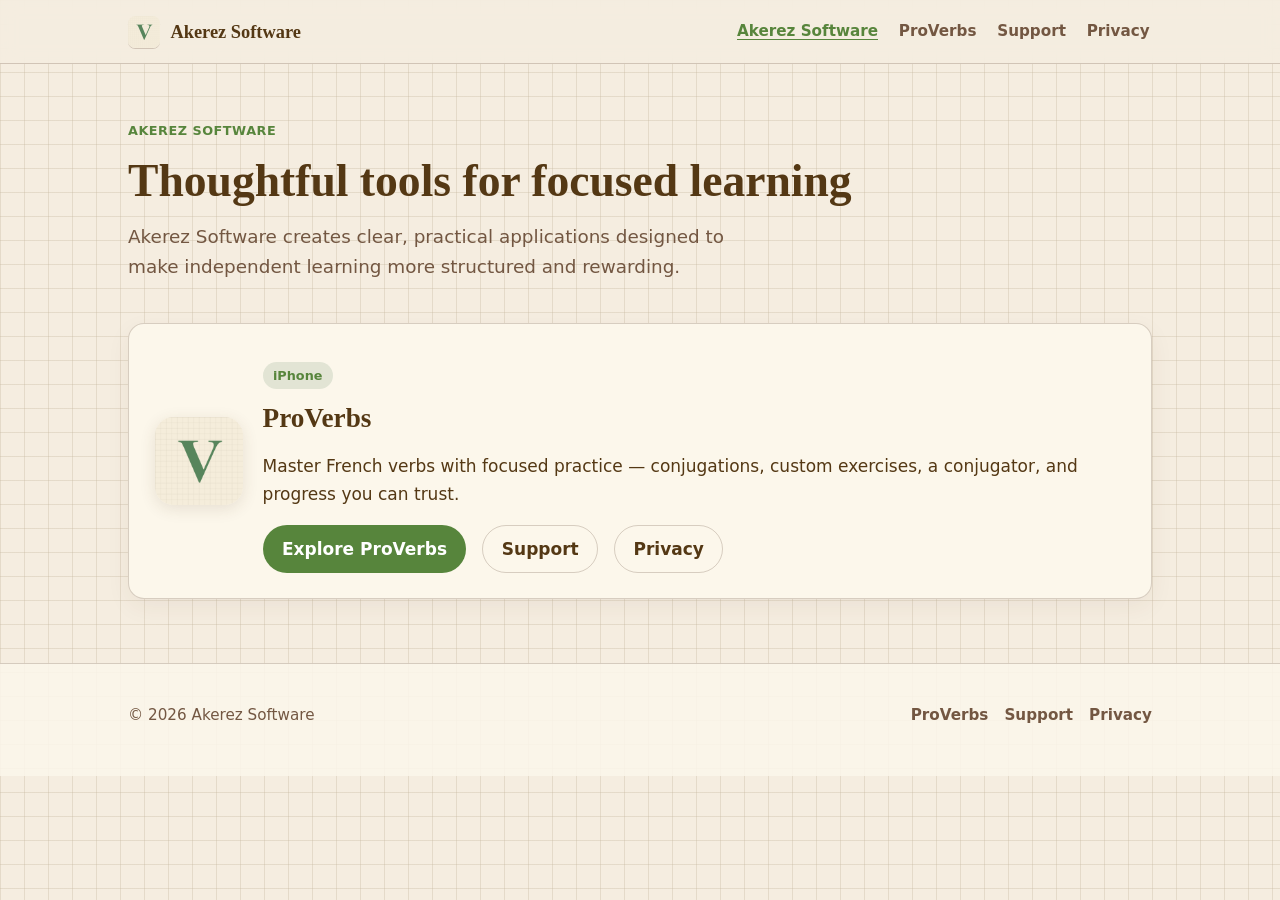
==== index.html @ 6fb81c15 "Initial commit: Akerez Software static site for ProVerbs. Publish marketing, support, and privacy pa" ====
<!DOCTYPE html>
<html lang="en">
<head>
  <meta charset="utf-8">
  <meta name="viewport" content="width=device-width, initial-scale=1">
  <title>Akerez Software — Thoughtful tools for focused learning</title>
  <meta name="description" content="Akerez Software creates clear, practical applications for independent learning. Home of ProVerbs, a French conjugation practice app for iPhone.">
  <link rel="canonical" href="https://akerez.com/">
  <meta property="og:type" content="website">
  <meta property="og:site_name" content="Akerez Software">
  <meta property="og:title" content="Akerez Software">
  <meta property="og:description" content="Thoughtful tools for focused learning. Home of ProVerbs.">
  <meta property="og:url" content="https://akerez.com/">
  <meta property="og:image" content="https://akerez.com/assets/app-icon.png">
  <meta name="twitter:card" content="summary">
  <link rel="icon" href="/assets/favicon.ico" sizes="any">
  <link rel="icon" type="image/png" href="/assets/favicon-32.png" sizes="32x32">
  <link rel="apple-touch-icon" href="/assets/apple-touch-icon.png">
  <link rel="stylesheet" href="/assets/styles.css">
  <script type="application/ld+json">
  {
    "@context": "https://schema.org",
    "@type": "Organization",
    "name": "Akerez Software",
    "url": "https://akerez.com/",
    "email": "support@akerez.com",
    "brand": {
      "@type": "SoftwareApplication",
      "name": "ProVerbs",
      "applicationCategory": "EducationalApplication",
      "operatingSystem": "iOS",
      "url": "https://akerez.com/proverbs"
    }
  }
  </script>
</head>
<body>
  <a class="skip-link" href="#main">Skip to content</a>
  <header class="site-header">
    <div class="site-header__inner">
      <a class="brand" href="/">
        <img class="brand__mark" src="/assets/app-icon.png" width="32" height="32" alt="">
        <span>Akerez Software</span>
      </a>
      <nav class="nav" aria-label="Primary">
        <a href="/" aria-current="page">Akerez Software</a>
        <a href="/proverbs/">ProVerbs</a>
        <a href="/support/">Support</a>
        <a href="/privacy/">Privacy</a>
      </nav>
    </div>
  </header>

  <main id="main" class="shell">
    <section class="hero" aria-labelledby="home-heading">
      <p class="hero__eyebrow">Akerez Software</p>
      <h1 id="home-heading">Thoughtful tools for focused learning</h1>
      <p class="lede">Akerez Software creates clear, practical applications designed to make independent learning more structured and rewarding.</p>
    </section>

    <article class="card product-card" aria-labelledby="proverbs-card-heading">
      <img class="product-card__icon" src="/assets/app-icon.png" width="88" height="88" alt="ProVerbs app icon">
      <div>
        <p class="pill">iPhone</p>
        <h2 id="proverbs-card-heading">ProVerbs</h2>
        <p>Master French verbs with focused practice — conjugations, custom exercises, a conjugator, and progress you can trust.</p>
        <div class="product-card__actions">
          <a class="button button--primary" href="/proverbs/">Explore ProVerbs</a>
          <a class="button button--ghost" href="/support/">Support</a>
          <a class="button button--ghost" href="/privacy/">Privacy</a>
        </div>
      </div>
    </article>
  </main>

  <footer class="site-footer">
    <div class="site-footer__inner">
      <p>© 2026 Akerez Software</p>
      <nav aria-label="Footer">
        <a href="/proverbs/">ProVerbs</a>
        <a href="/support/">Support</a>
        <a href="/privacy/">Privacy</a>
      </nav>
    </div>
  </footer>
</body>
</html>
---- assets/styles.css ----
/* ProVerbs / Akerez Software — static site
   Palette mirrors the iOS AppTheme light appearance. */

:root {
  --bg: #f5ede0;
  --bg-card: #fcf7eb;
  --grid: rgba(199, 184, 158, 0.35);
  --green: #57853c;
  --green-soft: rgba(87, 133, 92, 0.16);
  --brown: #543814;
  --brown-secondary: #735742;
  --burgundy: #8c2e3d;
  --outline: rgba(84, 56, 36, 0.22);
  --focus: #2f5a2f;
  --max: 44rem;
  --wide: 64rem;
  --radius: 1rem;
  --space: clamp(1rem, 2.5vw, 1.75rem);
  --font-body: system-ui, -apple-system, "Segoe UI", Roboto, "Helvetica Neue", Arial, sans-serif;
  --font-display: "Iowan Old Style", "Palatino Linotype", Palatino, Georgia, "Times New Roman", serif;
  color-scheme: light;
}

*,
*::before,
*::after {
  box-sizing: border-box;
}

html {
  scroll-behavior: smooth;
}

@media (prefers-reduced-motion: reduce) {
  html {
    scroll-behavior: auto;
  }

  *,
  *::before,
  *::after {
    animation-duration: 0.01ms !important;
    animation-iteration-count: 1 !important;
    transition-duration: 0.01ms !important;
  }
}

body {
  margin: 0;
  min-height: 100vh;
  font-family: var(--font-body);
  font-size: 1.0625rem;
  line-height: 1.65;
  color: var(--brown);
  background-color: var(--bg);
  background-image:
    linear-gradient(var(--grid) 1px, transparent 1px),
    linear-gradient(90deg, var(--grid) 1px, transparent 1px);
  background-size: 24px 24px;
  background-attachment: fixed;
}

img {
  max-width: 100%;
  height: auto;
  display: block;
}

a {
  color: var(--green);
  text-decoration-thickness: 0.08em;
  text-underline-offset: 0.18em;
}

a:hover {
  color: var(--burgundy);
}

a:focus-visible,
button:focus-visible {
  outline: 3px solid var(--focus);
  outline-offset: 3px;
}

.skip-link {
  position: absolute;
  left: 1rem;
  top: -100px;
  z-index: 100;
  padding: 0.65rem 1rem;
  background: var(--bg-card);
  color: var(--brown);
  border: 1px solid var(--outline);
  border-radius: 0.5rem;
  font-weight: 600;
}

.skip-link:focus {
  top: 1rem;
}

.site-header {
  position: sticky;
  top: 0;
  z-index: 50;
  backdrop-filter: blur(8px);
  background: rgba(245, 237, 224, 0.92);
  border-bottom: 1px solid var(--outline);
}

.site-header__inner,
.site-footer__inner,
.shell {
  width: min(100% - 2rem, var(--wide));
  margin-inline: auto;
}

.site-header__inner {
  display: flex;
  flex-wrap: wrap;
  align-items: center;
  justify-content: space-between;
  gap: 0.75rem 1.25rem;
  padding: 0.85rem 0;
}

.brand {
  display: inline-flex;
  align-items: center;
  gap: 0.65rem;
  color: var(--brown);
  text-decoration: none;
  font-family: var(--font-display);
  font-weight: 700;
  font-size: 1.15rem;
}

.brand:hover {
  color: var(--green);
}

.brand__mark {
  width: 2rem;
  height: 2rem;
  border-radius: 0.45rem;
  box-shadow: 0 1px 0 var(--outline);
}

.nav {
  display: flex;
  flex-wrap: wrap;
  gap: 0.35rem 1rem;
}

.nav a {
  color: var(--brown-secondary);
  text-decoration: none;
  font-weight: 600;
  font-size: 0.95rem;
  padding: 0.35rem 0.15rem;
}

.nav a:hover,
.nav a[aria-current="page"] {
  color: var(--green);
  text-decoration: underline;
}

main {
  padding-block: clamp(2rem, 5vw, 3.5rem) 4rem;
}

.shell--narrow {
  width: min(100% - 2rem, var(--max));
}

.hero {
  margin-bottom: 2.5rem;
}

.hero__eyebrow {
  margin: 0 0 0.75rem;
  color: var(--green);
  font-weight: 700;
  letter-spacing: 0.04em;
  text-transform: uppercase;
  font-size: 0.8rem;
}

h1,
h2,
h3 {
  font-family: var(--font-display);
  line-height: 1.2;
  font-weight: 700;
  color: var(--brown);
}

h1 {
  margin: 0 0 0.85rem;
  font-size: clamp(2rem, 4.5vw, 2.85rem);
}

h2 {
  margin: 0 0 0.75rem;
  font-size: clamp(1.35rem, 3vw, 1.7rem);
}

h3 {
  margin: 0 0 0.5rem;
  font-size: 1.15rem;
}

.lede {
  margin: 0;
  max-width: 38rem;
  font-size: 1.15rem;
  color: var(--brown-secondary);
}

.card {
  background: var(--bg-card);
  border: 1px solid var(--outline);
  border-radius: var(--radius);
  padding: clamp(1.15rem, 2.5vw, 1.6rem);
  box-shadow: 0 8px 24px rgba(84, 56, 36, 0.06);
}

.card + .card {
  margin-top: 1.25rem;
}

.product-card {
  display: grid;
  gap: 1.25rem;
  align-items: center;
}

@media (min-width: 640px) {
  .product-card {
    grid-template-columns: auto 1fr;
  }
}

.product-card__icon {
  width: 5.5rem;
  height: 5.5rem;
  border-radius: 1.15rem;
  box-shadow: 0 4px 16px rgba(84, 56, 36, 0.12);
}

.product-card__actions {
  display: flex;
  flex-wrap: wrap;
  gap: 0.75rem 1rem;
  margin-top: 1rem;
}

.button {
  display: inline-flex;
  align-items: center;
  justify-content: center;
  gap: 0.4rem;
  min-height: 2.75rem;
  padding: 0.55rem 1.15rem;
  border-radius: 999px;
  border: 1px solid transparent;
  font-weight: 700;
  text-decoration: none;
  cursor: pointer;
}

.button--primary {
  background: var(--green);
  color: #fff;
}

.button--primary:hover {
  background: #466d42;
  color: #fff;
}

.button--ghost {
  background: transparent;
  color: var(--brown);
  border-color: var(--outline);
}

.button--ghost:hover {
  border-color: var(--green);
  color: var(--green);
}

.button--muted {
  background: var(--green-soft);
  color: var(--brown);
  border-color: transparent;
  cursor: default;
}

.feature-grid {
  display: grid;
  gap: 1.25rem;
  margin-top: 2rem;
}

@media (min-width: 720px) {
  .feature-grid {
    grid-template-columns: repeat(2, minmax(0, 1fr));
  }
}

.feature-grid h2 {
  margin-top: 0;
}

.feature-list {
  margin: 0.5rem 0 0;
  padding-left: 1.15rem;
  color: var(--brown-secondary);
}

.feature-list li + li {
  margin-top: 0.35rem;
}

.section {
  margin-top: 2.5rem;
}

.pill {
  display: inline-block;
  padding: 0.2rem 0.65rem;
  border-radius: 999px;
  background: var(--green-soft);
  color: var(--green);
  font-size: 0.8rem;
  font-weight: 700;
}

.faq details {
  border-top: 1px solid var(--outline);
  padding: 0.85rem 0;
}

.faq details:last-child {
  border-bottom: 1px solid var(--outline);
}

.faq summary {
  cursor: pointer;
  font-weight: 700;
  color: var(--brown);
  list-style: none;
}

.faq summary::-webkit-details-marker {
  display: none;
}

.faq summary::before {
  content: "+";
  display: inline-block;
  width: 1.25rem;
  color: var(--green);
  font-weight: 700;
}

.faq details[open] summary::before {
  content: "−";
}

.faq details p {
  margin: 0.65rem 0 0.15rem;
  color: var(--brown-secondary);
}

.policy h2 {
  margin-top: 2rem;
}

.policy p,
.policy li {
  color: var(--brown-secondary);
}

.policy ul {
  padding-left: 1.2rem;
}

.note {
  margin: 1.25rem 0 0;
  padding: 0.9rem 1rem;
  border-left: 4px solid var(--green);
  background: var(--green-soft);
  border-radius: 0 0.65rem 0.65rem 0;
  color: var(--brown);
}

.site-footer {
  border-top: 1px solid var(--outline);
  background: rgba(252, 247, 235, 0.85);
  padding: 1.5rem 0 2rem;
  margin-top: auto;
}

.site-footer__inner {
  display: flex;
  flex-wrap: wrap;
  gap: 0.75rem 1.5rem;
  justify-content: space-between;
  align-items: center;
  color: var(--brown-secondary);
  font-size: 0.95rem;
}

.site-footer nav {
  display: flex;
  flex-wrap: wrap;
  gap: 0.75rem 1rem;
}

.site-footer a {
  color: var(--brown-secondary);
  text-decoration: none;
  font-weight: 600;
}

.site-footer a:hover {
  color: var(--green);
  text-decoration: underline;
}

.contact-block {
  margin: 1.25rem 0;
}

.contact-block a {
  font-weight: 700;
  font-size: 1.15rem;
}

@media (max-width: 480px) {
  .nav {
    width: 100%;
  }
}
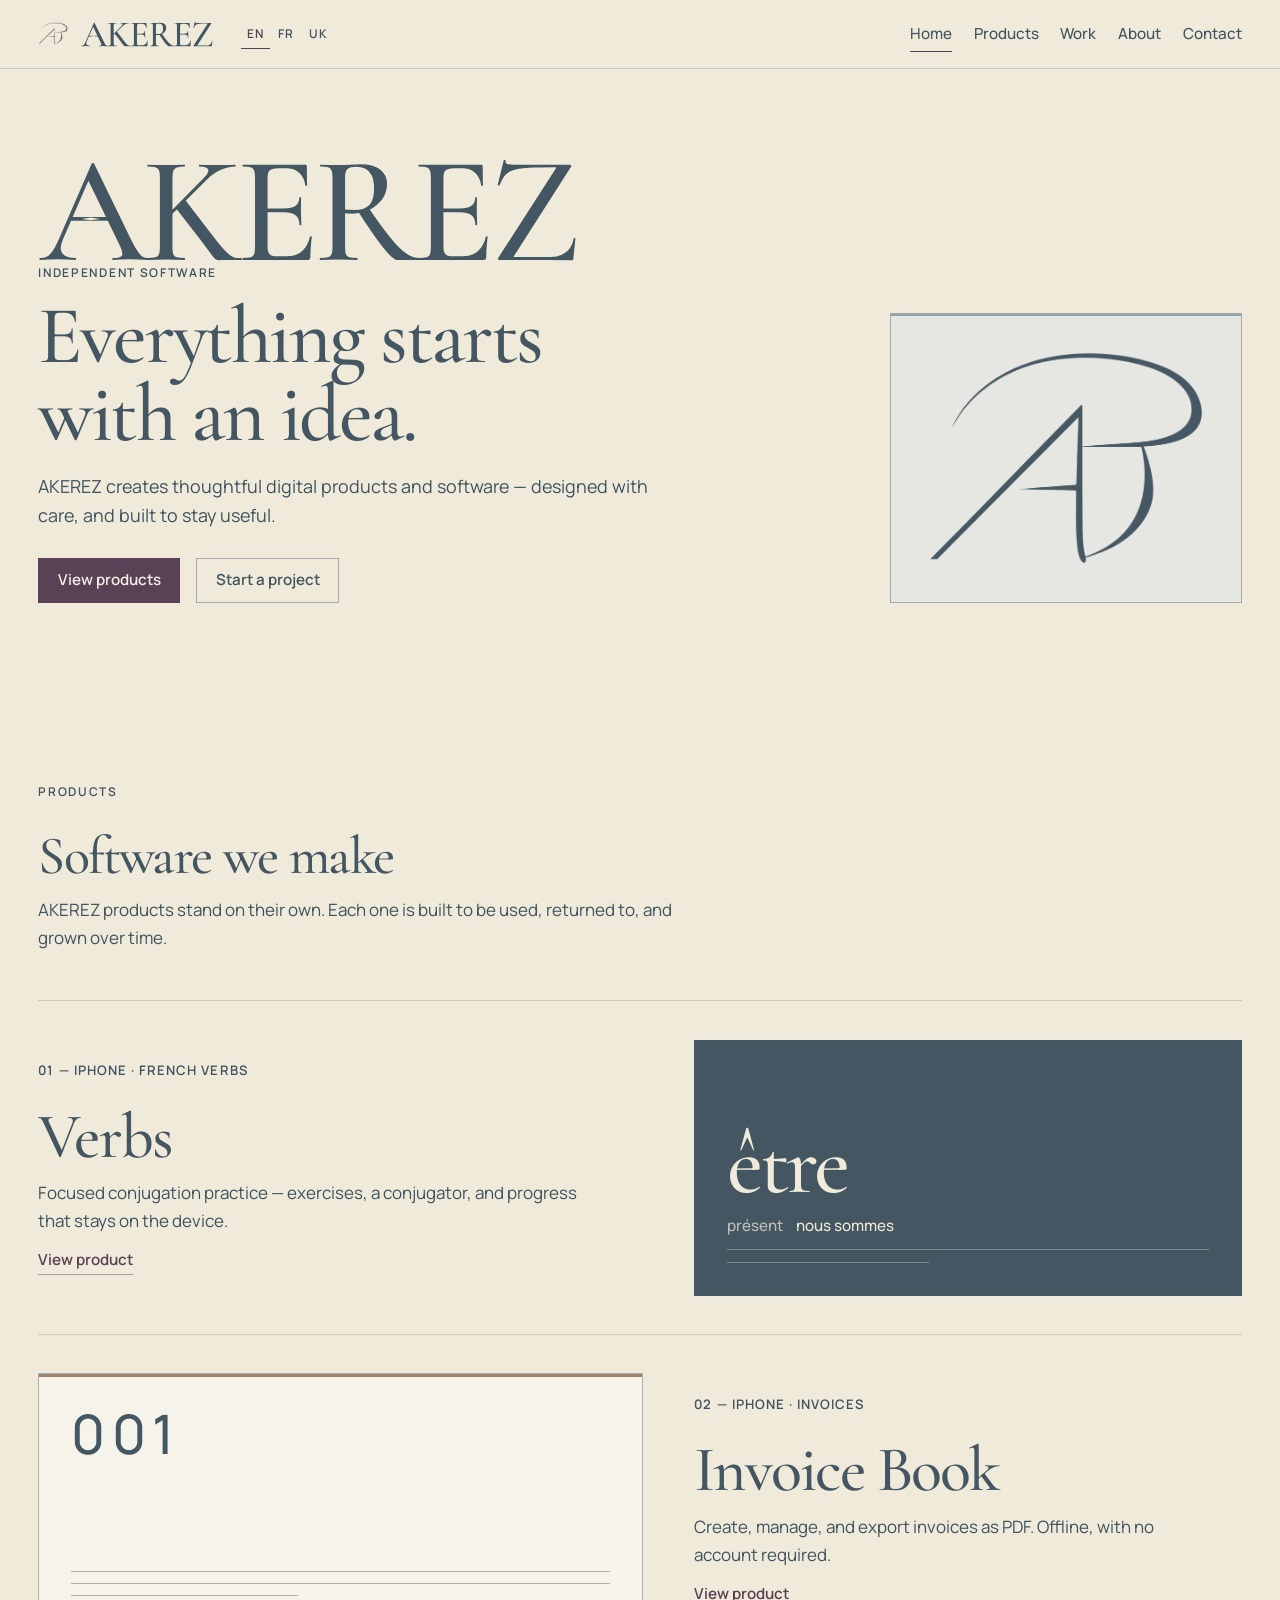
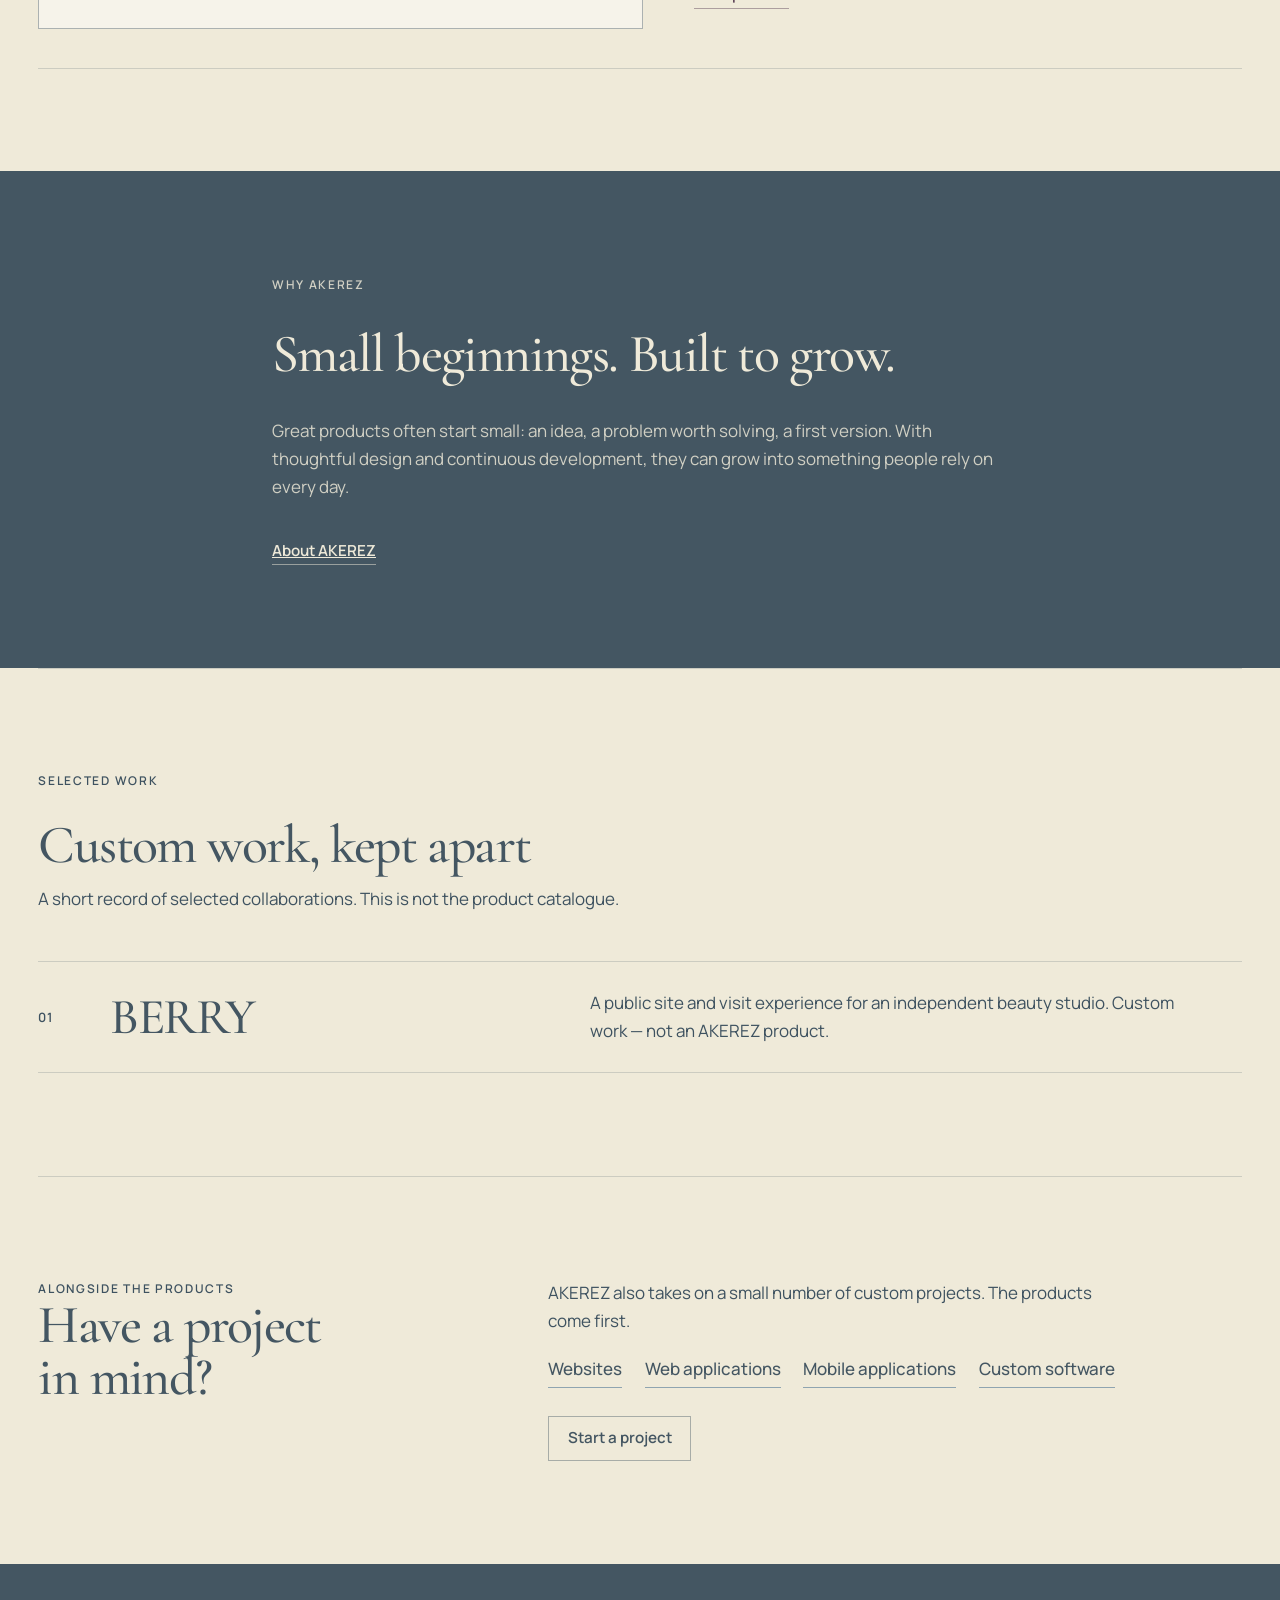
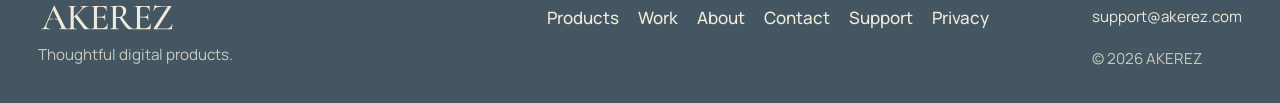
==== commit d1a68dbd: "Redesign AKEREZ around its own products. Shift the site to an editorial software identity, with prod" ====
--- a/index.html
+++ b/index.html
@@ -3,85 +3,191 @@
 <head>
   <meta charset="utf-8">
   <meta name="viewport" content="width=device-width, initial-scale=1">
-  <title>Akerez Software — Thoughtful tools for focused learning</title>
-  <meta name="description" content="Akerez Software creates clear, practical applications for independent learning. Home of ProVerbs, a French conjugation practice app for iPhone.">
+  <title>AKEREZ — Everything starts with an idea</title>
+  <meta name="description" content="AKEREZ creates thoughtful digital products and software. Home of Verbs and Invoice Book.">
+  <meta name="theme-color" content="#EFEAD9">
   <link rel="canonical" href="https://akerez.com/">
   <meta property="og:type" content="website">
-  <meta property="og:site_name" content="Akerez Software">
-  <meta property="og:title" content="Akerez Software">
-  <meta property="og:description" content="Thoughtful tools for focused learning. Home of ProVerbs.">
+  <meta property="og:site_name" content="AKEREZ">
+  <meta property="og:title" content="AKEREZ">
+  <meta property="og:description" content="Everything starts with an idea.">
   <meta property="og:url" content="https://akerez.com/">
-  <meta property="og:image" content="https://akerez.com/assets/app-icon.png">
+  <meta property="og:image" content="https://akerez.com/assets/apple-touch-icon.png">
   <meta name="twitter:card" content="summary">
   <link rel="icon" href="/assets/favicon.ico" sizes="any">
   <link rel="icon" type="image/png" href="/assets/favicon-32.png" sizes="32x32">
   <link rel="apple-touch-icon" href="/assets/apple-touch-icon.png">
   <link rel="stylesheet" href="/assets/styles.css">
+  <script>
+    (function () {
+      try {
+        var stored = localStorage.getItem("akerez-lang");
+        var nav = (navigator.language || "en").toLowerCase();
+        var lang = stored || (nav.indexOf("fr") === 0 ? "fr" : nav.indexOf("uk") === 0 ? "uk" : "en");
+        if (lang !== "en" && lang !== "fr" && lang !== "uk") lang = "en";
+        document.documentElement.lang = lang;
+      } catch (e) {}
+      document.documentElement.classList.add("js");
+    })();
+  </script>
   <script type="application/ld+json">
   {
     "@context": "https://schema.org",
     "@type": "Organization",
-    "name": "Akerez Software",
+    "name": "AKEREZ",
     "url": "https://akerez.com/",
     "email": "support@akerez.com",
-    "brand": {
-      "@type": "SoftwareApplication",
-      "name": "ProVerbs",
-      "applicationCategory": "EducationalApplication",
-      "operatingSystem": "iOS",
-      "url": "https://akerez.com/proverbs"
-    }
+    "brand": [
+      { "@type": "Brand", "name": "Verbs" },
+      { "@type": "Brand", "name": "Invoice Book" }
+    ]
   }
   </script>
 </head>
-<body>
-  <a class="skip-link" href="#main">Skip to content</a>
+<body data-nav="home" data-title="meta.home.title" data-description="meta.home.desc">
+  <a class="skip-link" href="#main" data-i18n="skip">Skip to content</a>
   <header class="site-header">
-    <div class="site-header__inner">
+    <div class="shell site-header__bar">
       <a class="brand" href="/">
-        <img class="brand__mark" src="/assets/app-icon.png" width="32" height="32" alt="">
-        <span>Akerez Software</span>
+        <span class="mark" aria-hidden="true"></span>
+        <span class="wordmark" role="img" aria-label="AKEREZ"></span>
       </a>
-      <nav class="nav" aria-label="Primary">
-        <a href="/" aria-current="page">Akerez Software</a>
-        <a href="/proverbs/">ProVerbs</a>
-        <a href="/support/">Support</a>
-        <a href="/privacy/">Privacy</a>
+      <div class="site-header__tools">
+        <div class="lang" role="group" data-i18n-aria="lang.label" aria-label="Language">
+          <button type="button" data-set-lang="en" lang="en">EN</button>
+          <button type="button" data-set-lang="fr" lang="fr">FR</button>
+          <button type="button" data-set-lang="uk" lang="uk">UK</button>
+        </div>
+        <button class="nav-toggle" type="button" aria-expanded="false" aria-controls="site-nav" data-i18n-aria="nav.open" aria-label="Menu">
+          <span class="nav-toggle__icon" aria-hidden="true"></span>
+        </button>
+      </div>
+      <nav class="nav" id="site-nav" data-i18n-aria="nav.label" aria-label="Primary">
+        <a href="/" data-nav-link="home" data-i18n="nav.home">Home</a>
+        <a href="/products/" data-nav-link="products" data-i18n="nav.products">Products</a>
+        <a href="/work/" data-nav-link="work" data-i18n="nav.work">Work</a>
+        <a href="/about/" data-nav-link="about" data-i18n="nav.about">About</a>
+        <a href="/contact/" data-nav-link="contact" data-i18n="nav.contact">Contact</a>
       </nav>
     </div>
   </header>
 
-  <main id="main" class="shell">
-    <section class="hero" aria-labelledby="home-heading">
-      <p class="hero__eyebrow">Akerez Software</p>
-      <h1 id="home-heading">Thoughtful tools for focused learning</h1>
-      <p class="lede">Akerez Software creates clear, practical applications designed to make independent learning more structured and rewarding.</p>
+  <main id="main">
+    <section class="shell hero" aria-labelledby="home-heading">
+      <div class="hero__copy">
+        <span class="wordmark wordmark--display" role="img" aria-label="AKEREZ"></span>
+        <p class="eyebrow" data-i18n="hero.eyebrow">Independent software</p>
+        <h1 id="home-heading" data-i18n="hero.title">Everything starts with an idea.</h1>
+        <p class="lede" data-i18n="hero.lede">AKEREZ creates thoughtful digital products and software — designed with care, and built to stay useful.</p>
+        <div class="hero__actions">
+          <a class="button button--primary" href="/products/" data-i18n="hero.primary">View products</a>
+          <a class="button button--quiet" href="/contact/" data-i18n="hero.secondary">Start a project</a>
+        </div>
+      </div>
+      <div class="hero__figure">
+        <div class="hero__frame">
+          <span class="mark mark--hero" aria-hidden="true"></span>
+        </div>
+      </div>
     </section>
 
-    <article class="card product-card" aria-labelledby="proverbs-card-heading">
-      <img class="product-card__icon" src="/assets/app-icon.png" width="88" height="88" alt="ProVerbs app icon">
-      <div>
-        <p class="pill">iPhone</p>
-        <h2 id="proverbs-card-heading">ProVerbs</h2>
-        <p>Master French verbs with focused practice — conjugations, custom exercises, a conjugator, and progress you can trust.</p>
-        <div class="product-card__actions">
-          <a class="button button--primary" href="/proverbs/">Explore ProVerbs</a>
-          <a class="button button--ghost" href="/support/">Support</a>
-          <a class="button button--ghost" href="/privacy/">Privacy</a>
+    <section class="shell section" aria-labelledby="products-heading">
+      <div class="section__intro">
+        <p class="eyebrow" data-i18n="products.kicker">Products</p>
+        <h2 id="products-heading" data-i18n="products.heading">Software we make</h2>
+        <p data-i18n="products.intro">AKEREZ products stand on their own. Each one is built to be used, returned to, and grown over time.</p>
+      </div>
+      <div data-mount="products" data-layout="feature" data-heading="h3">
+        <article class="product-feature">
+          <a class="product-feature__link" href="/products/verbs/">
+            <div class="product-feature__copy">
+              <p class="meta-line">01 — iPhone · French verbs</p>
+              <h3 class="product-feature__name">Verbs</h3>
+              <p class="product-feature__summary">Focused conjugation practice — exercises, a conjugator, and progress that stays on the device.</p>
+              <span class="more">View product</span>
+            </div>
+            <div class="stage stage--verbs" aria-hidden="true">
+              <p class="stage__infinitive">être</p>
+              <p class="stage__line"><span>présent</span> nous sommes</p>
+              <span class="stage__bar"></span>
+              <span class="stage__bar stage__bar--short"></span>
+            </div>
+          </a>
+        </article>
+      </div>
+    </section>
+
+    <section class="band" aria-labelledby="why-heading">
+      <div class="shell band__inner">
+        <p class="eyebrow" data-i18n="why.kicker">Why AKEREZ</p>
+        <h2 id="why-heading" data-i18n="why.heading">Small beginnings. Built to grow.</h2>
+        <p data-i18n="why.body">Great products often start small: an idea, a problem worth solving, a first version. With thoughtful design and continuous development, they can grow into something people rely on every day.</p>
+        <a class="more" href="/about/" data-i18n="why.link">About AKEREZ</a>
+      </div>
+    </section>
+
+    <section class="shell section work-block" aria-labelledby="work-heading">
+      <div class="section__intro">
+        <p class="eyebrow" data-i18n="work.kicker">Selected work</p>
+        <h2 id="work-heading" data-i18n="work.heading">Custom work, kept apart</h2>
+        <p data-i18n="work.intro">A short record of selected collaborations. This is not the product catalogue.</p>
+      </div>
+      <div class="index-list" data-mount="work" data-layout="index" data-heading="h3">
+        <article class="index-row">
+          <a class="index-row__link" href="/work/berry/">
+            <span class="index-row__num">01</span>
+            <h3 class="index-row__name">BERRY</h3>
+            <span class="index-row__summary">A public site and visit experience for an independent beauty studio. Custom work — not an AKEREZ product.</span>
+            <span class="index-row__meta">Montréal · Studio</span>
+          </a>
+        </article>
+      </div>
+    </section>
+
+    <section class="shell section" aria-labelledby="custom-heading">
+      <div class="quiet">
+        <div>
+          <p class="eyebrow" data-i18n="custom.kicker">Alongside the products</p>
+          <h2 id="custom-heading" data-i18n="custom.heading">Have a project in mind?</h2>
+        </div>
+        <div>
+          <p data-i18n="custom.body">AKEREZ also takes on a small number of custom projects. The products come first.</p>
+          <ul class="service-line">
+            <li data-i18n="custom.s1">Websites</li>
+            <li data-i18n="custom.s2">Web applications</li>
+            <li data-i18n="custom.s3">Mobile applications</li>
+            <li data-i18n="custom.s4">Custom software</li>
+          </ul>
+          <div class="cluster">
+            <a class="button button--quiet" href="/contact/" data-i18n="custom.cta">Start a project</a>
+          </div>
         </div>
       </div>
-    </article>
+    </section>
   </main>
 
   <footer class="site-footer">
-    <div class="site-footer__inner">
-      <p>© 2026 Akerez Software</p>
+    <div class="shell site-footer__inner">
+      <div>
+        <span class="wordmark wordmark--light" role="img" aria-label="AKEREZ"></span>
+        <p data-i18n="footer.tag">Thoughtful digital products.</p>
+      </div>
       <nav aria-label="Footer">
-        <a href="/proverbs/">ProVerbs</a>
-        <a href="/support/">Support</a>
-        <a href="/privacy/">Privacy</a>
+        <a href="/products/" data-i18n="nav.products">Products</a>
+        <a href="/work/" data-i18n="nav.work">Work</a>
+        <a href="/about/" data-i18n="nav.about">About</a>
+        <a href="/contact/" data-i18n="nav.contact">Contact</a>
+        <a href="/support/" data-i18n="footer.support">Support</a>
+        <a href="/privacy/" data-i18n="footer.privacy">Privacy</a>
       </nav>
+      <div class="footer-meta">
+        <a href="mailto:support@akerez.com">support@akerez.com</a>
+        <p>© <span id="year">2026</span> AKEREZ</p>
+      </div>
     </div>
   </footer>
+  <script src="/assets/messages.js"></script>
+  <script src="/assets/catalog.js"></script>
+  <script src="/assets/site.js"></script>
 </body>
 </html>
--- a/assets/styles.css
+++ b/assets/styles.css
@@ -1,23 +1,49 @@
-/* ProVerbs / Akerez Software — static site
-   Palette mirrors the iOS AppTheme light appearance. */
+/* AKEREZ — editorial × technology
+   Manuscript ground, Storm structure, Fig used sparingly, Chambray for depth. */
+
+@font-face {
+  font-family: "Manrope";
+  src: url("/assets/fonts/manrope.woff2") format("woff2");
+  font-weight: 200 800;
+  font-style: normal;
+  font-display: swap;
+}
+
+@font-face {
+  font-family: "Cormorant Garamond";
+  src: url("/assets/fonts/cormorant-garamond.woff2") format("woff2");
+  font-weight: 300 700;
+  font-style: normal;
+  font-display: swap;
+}
 
 :root {
-  --bg: #f5ede0;
-  --bg-card: #fcf7eb;
-  --grid: rgba(199, 184, 158, 0.35);
-  --green: #57853c;
-  --green-soft: rgba(87, 133, 92, 0.16);
-  --brown: #543814;
-  --brown-secondary: #735742;
-  --burgundy: #8c2e3d;
-  --outline: rgba(84, 56, 36, 0.22);
-  --focus: #2f5a2f;
-  --max: 44rem;
-  --wide: 64rem;
-  --radius: 1rem;
-  --space: clamp(1rem, 2.5vw, 1.75rem);
-  --font-body: system-ui, -apple-system, "Segoe UI", Roboto, "Helvetica Neue", Arial, sans-serif;
-  --font-display: "Iowan Old Style", "Palatino Linotype", Palatino, Georgia, "Times New Roman", serif;
+  --fig: #5a4155;
+  --chambray: #8fa4b0;
+  --storm: #445662;
+  --manuscript: #efead9;
+  --timber: #9d836c;
+
+  --bg: var(--manuscript);
+  --ink: var(--storm);
+  --ink-soft: #3e5260;
+  --line: rgba(68, 86, 98, 0.2);
+  --line-strong: rgba(68, 86, 98, 0.42);
+  --surface: #f6f3ea;
+  --wash: #e6e7e2;
+  --fig-ink: #f3efe4;
+
+  --font-body: "Manrope", "Segoe UI", sans-serif;
+  --font-display: "Cormorant Garamond", "Palatino Linotype", Palatino, Georgia, serif;
+
+  --space-section: clamp(4.25rem, 8vw, 7.5rem);
+  --measure: 40rem;
+  --wide: 76rem;
+  --gutter: clamp(1.15rem, 3.5vw, 2.4rem);
+
+  --ease: cubic-bezier(0.22, 0.7, 0.2, 1);
+  --duration: 220ms;
+
   color-scheme: light;
 }
 
@@ -48,16 +74,20 @@
 body {
   margin: 0;
   min-height: 100vh;
+  display: flex;
+  flex-direction: column;
+  background: var(--bg);
+  color: var(--ink);
   font-family: var(--font-body);
   font-size: 1.0625rem;
+  font-weight: 400;
   line-height: 1.65;
-  color: var(--brown);
-  background-color: var(--bg);
-  background-image:
-    linear-gradient(var(--grid) 1px, transparent 1px),
-    linear-gradient(90deg, var(--grid) 1px, transparent 1px);
-  background-size: 24px 24px;
-  background-attachment: fixed;
+  font-synthesis: none;
+  text-rendering: optimizeLegibility;
+}
+
+body > main {
+  flex: 1;
 }
 
 img {
@@ -66,292 +96,947 @@
   display: block;
 }
 
+p {
+  text-wrap: pretty;
+}
+
+h1,
+h2,
+h3,
+.display {
+  font-family: var(--font-display);
+  font-weight: 500;
+  letter-spacing: -0.03em;
+  line-height: 0.96;
+  text-wrap: balance;
+  overflow-wrap: break-word;
+  color: inherit;
+}
+
+h1 {
+  margin: 0;
+  font-size: clamp(2.7rem, 6.4vw, 5.4rem);
+}
+
+h2 {
+  margin: 0;
+  font-size: clamp(2.15rem, 4.2vw, 3.5rem);
+}
+
+h3 {
+  margin: 0;
+  font-size: clamp(1.7rem, 2.4vw, 2.15rem);
+}
+
 a {
-  color: var(--green);
-  text-decoration-thickness: 0.08em;
-  text-underline-offset: 0.18em;
+  color: inherit;
 }
 
 a:hover {
-  color: var(--burgundy);
-}
-
-a:focus-visible,
-button:focus-visible {
-  outline: 3px solid var(--focus);
+  color: inherit;
+}
+
+:focus-visible {
+  outline: 2px solid var(--fig);
   outline-offset: 3px;
+}
+
+::selection {
+  background: #d5dee3;
+  color: var(--storm);
 }
 
 .skip-link {
   position: absolute;
-  left: 1rem;
-  top: -100px;
-  z-index: 100;
-  padding: 0.65rem 1rem;
-  background: var(--bg-card);
-  color: var(--brown);
-  border: 1px solid var(--outline);
-  border-radius: 0.5rem;
+  left: var(--gutter);
+  top: -120px;
+  z-index: 80;
+  padding: 0.7rem 1rem;
+  background: var(--surface);
+  color: var(--ink);
+  border: 1px solid var(--line-strong);
   font-weight: 600;
 }
 
 .skip-link:focus {
-  top: 1rem;
+  top: 0.75rem;
+}
+
+.shell {
+  width: min(100% - (var(--gutter) * 2), var(--wide));
+  margin-inline: auto;
+}
+
+.shell--narrow {
+  width: min(100% - (var(--gutter) * 2), 46rem);
+}
+
+/* Wordmark and symbol. The SVG is a mask so the cutout in A stays transparent. */
+
+.wordmark {
+  display: block;
+  background: var(--storm);
+  aspect-ratio: 5.126 / 1;
+  width: 8.6rem;
+  -webkit-mask: url("/assets/wordmark.svg") center / contain no-repeat;
+  mask: url("/assets/wordmark.svg") center / contain no-repeat;
+}
+
+.wordmark--display {
+  width: min(100%, 34rem);
+}
+
+.wordmark--light {
+  background: var(--manuscript);
+}
+
+.mark {
+  display: block;
+  background: var(--fig);
+  aspect-ratio: 640 / 501;
+  width: 1.85rem;
+  -webkit-mask: url("/assets/mark.png") center / contain no-repeat;
+  mask: url("/assets/mark.png") center / contain no-repeat;
+}
+
+.brand {
+  display: inline-flex;
+  align-items: center;
+  gap: 0.7rem;
+  text-decoration: none;
+  color: var(--ink);
+  min-width: 0;
+}
+
+.brand:hover {
+  color: var(--ink);
 }
 
 .site-header {
   position: sticky;
   top: 0;
-  z-index: 50;
-  backdrop-filter: blur(8px);
-  background: rgba(245, 237, 224, 0.92);
-  border-bottom: 1px solid var(--outline);
-}
-
-.site-header__inner,
-.site-footer__inner,
-.shell {
-  width: min(100% - 2rem, var(--wide));
-  margin-inline: auto;
-}
-
-.site-header__inner {
+  z-index: 40;
+  background: var(--manuscript);
+  border-bottom: 1px solid var(--line);
+}
+
+.site-header__bar {
   display: flex;
   flex-wrap: wrap;
   align-items: center;
-  justify-content: space-between;
   gap: 0.75rem 1.25rem;
-  padding: 0.85rem 0;
-}
-
-.brand {
+  min-height: 4.25rem;
+  padding-block: 0.75rem;
+}
+
+.site-header__tools {
+  margin-left: auto;
+  display: flex;
+  align-items: center;
+  gap: 0.35rem;
+}
+
+.lang {
   display: inline-flex;
   align-items: center;
-  gap: 0.65rem;
-  color: var(--brown);
-  text-decoration: none;
-  font-family: var(--font-display);
-  font-weight: 700;
-  font-size: 1.15rem;
-}
-
-.brand:hover {
-  color: var(--green);
-}
-
-.brand__mark {
-  width: 2rem;
-  height: 2rem;
-  border-radius: 0.45rem;
-  box-shadow: 0 1px 0 var(--outline);
+  gap: 0.1rem;
+}
+
+.lang button,
+.nav-toggle {
+  font-family: var(--font-body);
+  font-size: 0.75rem;
+  font-weight: 600;
+  letter-spacing: 0.08em;
+  background: transparent;
+  color: var(--ink-soft);
+  border: 0;
+  padding: 0.55rem 0.4rem;
+  cursor: pointer;
+  line-height: 1;
+}
+
+.lang button[aria-pressed="true"] {
+  color: var(--fig);
+  box-shadow: inset 0 -1px 0 var(--fig);
+}
+
+.lang button:hover,
+.nav a:hover {
+  color: var(--storm);
+}
+
+.nav-toggle {
+  display: none;
+  width: 2.75rem;
+  height: 2.75rem;
+  align-items: center;
+  justify-content: center;
+  color: var(--storm);
+}
+
+.nav-toggle__icon,
+.nav-toggle__icon::before,
+.nav-toggle__icon::after {
+  display: block;
+  width: 1.15rem;
+  height: 1px;
+  background: currentColor;
+  position: relative;
+}
+
+.nav-toggle__icon::before,
+.nav-toggle__icon::after {
+  content: "";
+  position: absolute;
+  left: 0;
+}
+
+.nav-toggle__icon::before {
+  top: -0.35rem;
+}
+
+.nav-toggle__icon::after {
+  top: 0.35rem;
 }
 
 .nav {
   display: flex;
   flex-wrap: wrap;
-  gap: 0.35rem 1rem;
+  align-items: center;
+  gap: 0.35rem 1.35rem;
 }
 
 .nav a {
-  color: var(--brown-secondary);
   text-decoration: none;
+  font-size: 0.95rem;
+  font-weight: 500;
+  color: var(--ink-soft);
+  padding-block: 0.35rem;
+}
+
+.nav a[aria-current="page"] {
+  color: var(--storm);
+  box-shadow: inset 0 -1px 0 var(--fig);
+}
+
+@media (min-width: 980px) {
+  .nav {
+    margin-left: auto;
+  }
+
+  .site-header__tools {
+    margin-left: 0.25rem;
+  }
+}
+
+@media (max-width: 979px) {
+  .js .nav-toggle {
+    display: inline-flex;
+  }
+
+  .js .nav {
+    display: none;
+    flex-basis: 100%;
+    flex-direction: column;
+    align-items: flex-start;
+    gap: 0.15rem;
+    padding-bottom: 0.85rem;
+  }
+
+  .js .nav.is-open {
+    display: flex;
+  }
+
+  .js .nav a {
+    font-size: 1.15rem;
+    padding-block: 0.45rem;
+  }
+}
+
+.hero {
+  display: grid;
+  gap: 2rem;
+  padding-block: clamp(2.5rem, 7vw, 5.5rem) clamp(3rem, 6vw, 5rem);
+}
+
+.hero__copy {
+  min-width: 0;
+  max-width: 44rem;
+}
+
+.hero__copy h1 {
+  margin-top: 0.85rem;
+}
+
+.eyebrow {
+  margin: 0 0 0.85rem;
+  font-family: var(--font-body);
+  font-size: 0.75rem;
   font-weight: 600;
-  font-size: 0.95rem;
-  padding: 0.35rem 0.15rem;
-}
-
-.nav a:hover,
-.nav a[aria-current="page"] {
-  color: var(--green);
-  text-decoration: underline;
-}
-
-main {
-  padding-block: clamp(2rem, 5vw, 3.5rem) 4rem;
-}
-
-.shell--narrow {
-  width: min(100% - 2rem, var(--max));
-}
-
-.hero {
-  margin-bottom: 2.5rem;
-}
-
-.hero__eyebrow {
-  margin: 0 0 0.75rem;
-  color: var(--green);
-  font-weight: 700;
-  letter-spacing: 0.04em;
+  letter-spacing: 0.14em;
   text-transform: uppercase;
-  font-size: 0.8rem;
-}
-
-h1,
-h2,
-h3 {
-  font-family: var(--font-display);
-  line-height: 1.2;
-  font-weight: 700;
-  color: var(--brown);
-}
-
-h1 {
-  margin: 0 0 0.85rem;
-  font-size: clamp(2rem, 4.5vw, 2.85rem);
-}
-
-h2 {
-  margin: 0 0 0.75rem;
-  font-size: clamp(1.35rem, 3vw, 1.7rem);
-}
-
-h3 {
-  margin: 0 0 0.5rem;
-  font-size: 1.15rem;
+  color: var(--ink-soft);
 }
 
 .lede {
-  margin: 0;
-  max-width: 38rem;
-  font-size: 1.15rem;
-  color: var(--brown-secondary);
-}
-
-.card {
-  background: var(--bg-card);
-  border: 1px solid var(--outline);
-  border-radius: var(--radius);
-  padding: clamp(1.15rem, 2.5vw, 1.6rem);
-  box-shadow: 0 8px 24px rgba(84, 56, 36, 0.06);
-}
-
-.card + .card {
-  margin-top: 1.25rem;
-}
-
-.product-card {
-  display: grid;
-  gap: 1.25rem;
-  align-items: center;
-}
-
-@media (min-width: 640px) {
-  .product-card {
-    grid-template-columns: auto 1fr;
-  }
-}
-
-.product-card__icon {
-  width: 5.5rem;
-  height: 5.5rem;
-  border-radius: 1.15rem;
-  box-shadow: 0 4px 16px rgba(84, 56, 36, 0.12);
-}
-
-.product-card__actions {
+  margin: 1.15rem 0 0;
+  max-width: var(--measure);
+  font-size: clamp(1.05rem, 1.4vw, 1.2rem);
+  line-height: 1.6;
+  color: var(--ink-soft);
+}
+
+.hero__actions,
+.cluster {
   display: flex;
   flex-wrap: wrap;
   gap: 0.75rem 1rem;
-  margin-top: 1rem;
+  margin-top: 1.75rem;
+}
+
+.hero__figure {
+  min-width: 0;
+  display: flex;
+  align-items: flex-end;
+  justify-content: flex-start;
+}
+
+.hero__frame {
+  width: min(100%, 22rem);
+  border: 1px solid var(--line-strong);
+  background: var(--wash);
+  padding: clamp(1.25rem, 3vw, 2rem);
+  position: relative;
+}
+
+.hero__frame::before {
+  content: "";
+  position: absolute;
+  left: 0;
+  right: 0;
+  top: 0;
+  height: 2px;
+  background: var(--chambray);
+  transform-origin: left center;
+  animation: rule-in 1.15s var(--ease) both;
+}
+
+.mark--hero {
+  width: 100%;
+  background: var(--storm);
+  animation: emerge 1.7s var(--ease) both;
+}
+
+@keyframes emerge {
+  0% {
+    clip-path: circle(6% at 28% 72%);
+    opacity: 0.2;
+  }
+
+  55% {
+    opacity: 1;
+  }
+
+  100% {
+    clip-path: circle(75% at 50% 48%);
+    opacity: 1;
+  }
+}
+
+@keyframes rule-in {
+  from {
+    transform: scaleX(0);
+  }
+
+  to {
+    transform: scaleX(1);
+  }
+}
+
+@media (min-width: 960px) {
+  .hero {
+    grid-template-columns: minmax(0, 1.35fr) minmax(16rem, 0.72fr);
+    align-items: end;
+    column-gap: clamp(2rem, 5vw, 4.5rem);
+  }
+
+  .hero__figure {
+    grid-column: 2;
+    grid-row: 1;
+    justify-content: flex-end;
+  }
+
+  .hero__copy {
+    grid-column: 1;
+    grid-row: 1;
+  }
 }
 
 .button {
   display: inline-flex;
   align-items: center;
   justify-content: center;
-  gap: 0.4rem;
-  min-height: 2.75rem;
-  padding: 0.55rem 1.15rem;
-  border-radius: 999px;
+  min-height: 2.85rem;
+  padding: 0.7rem 1.15rem;
   border: 1px solid transparent;
-  font-weight: 700;
+  background: transparent;
+  color: var(--ink);
+  font-family: var(--font-body);
+  font-size: 0.95rem;
+  font-weight: 600;
+  line-height: 1.2;
   text-decoration: none;
   cursor: pointer;
+  transition: background-color var(--duration) var(--ease), color var(--duration) var(--ease), border-color var(--duration) var(--ease);
 }
 
 .button--primary {
-  background: var(--green);
-  color: #fff;
+  background: var(--fig);
+  color: var(--fig-ink);
 }
 
 .button--primary:hover {
-  background: #466d42;
-  color: #fff;
-}
-
-.button--ghost {
+  background: var(--storm);
+  color: var(--manuscript);
+}
+
+.button--quiet {
+  border-color: var(--line-strong);
+  color: var(--storm);
   background: transparent;
-  color: var(--brown);
-  border-color: var(--outline);
-}
-
-.button--ghost:hover {
-  border-color: var(--green);
-  color: var(--green);
+}
+
+.button--quiet:hover {
+  border-color: var(--storm);
+  color: var(--storm);
 }
 
 .button--muted {
-  background: var(--green-soft);
-  color: var(--brown);
-  border-color: transparent;
+  background: var(--wash);
+  color: var(--ink-soft);
+  border-color: var(--line);
   cursor: default;
 }
 
+.button--muted:hover {
+  color: var(--ink-soft);
+}
+
+.section {
+  padding-block: var(--space-section);
+}
+
+.section + .section,
+.band + .section,
+.section + .band {
+  border-top: 1px solid var(--line);
+}
+
+.section__intro {
+  display: grid;
+  gap: 0.9rem;
+  max-width: 40rem;
+  margin-bottom: clamp(1.75rem, 4vw, 3rem);
+}
+
+.section__intro p:last-child {
+  margin: 0;
+  color: var(--ink-soft);
+}
+
+.product-feature {
+  border-top: 1px solid var(--line);
+}
+
+.product-feature:last-child {
+  border-bottom: 1px solid var(--line);
+}
+
+.product-feature__link {
+  display: grid;
+  gap: 1.5rem;
+  padding-block: clamp(1.6rem, 3vw, 2.6rem);
+  text-decoration: none;
+  color: inherit;
+  min-width: 0;
+}
+
+.product-feature__link:hover {
+  color: inherit;
+}
+
+.product-feature__copy {
+  min-width: 0;
+  display: grid;
+  gap: 0.75rem;
+  align-content: center;
+}
+
+.product-feature__name {
+  font-family: var(--font-display);
+  font-weight: 500;
+  font-size: clamp(2.4rem, 5vw, 4rem);
+  letter-spacing: -0.03em;
+  line-height: 0.95;
+}
+
+.product-feature__summary {
+  margin: 0;
+  max-width: 34rem;
+  color: var(--ink-soft);
+}
+
+.more {
+  font-weight: 600;
+  font-size: 0.95rem;
+  color: var(--fig);
+  border-bottom: 1px solid rgba(90, 65, 85, 0.45);
+  width: fit-content;
+  padding-bottom: 0.1rem;
+}
+
+.product-feature__link:hover .more {
+  border-bottom-color: var(--fig);
+}
+
+.stage {
+  min-width: 0;
+  min-height: 16rem;
+  border: 1px solid var(--line-strong);
+  padding: clamp(1.25rem, 3vw, 2rem);
+  display: flex;
+  flex-direction: column;
+  justify-content: flex-end;
+  gap: 0.7rem;
+  transition: border-color var(--duration) var(--ease);
+}
+
+.product-feature__link:hover .stage,
+.product-feature__link:focus-visible .stage {
+  border-color: var(--fig);
+}
+
+.stage--verbs {
+  background: var(--storm);
+  color: var(--manuscript);
+  border-color: var(--storm);
+}
+
+.stage__infinitive {
+  margin: 0;
+  font-family: var(--font-display);
+  font-weight: 500;
+  font-size: clamp(3.4rem, 7vw, 5.5rem);
+  letter-spacing: -0.04em;
+  line-height: 0.85;
+}
+
+.stage__line {
+  margin: 0;
+  font-size: 0.95rem;
+  font-weight: 500;
+  display: flex;
+  flex-wrap: wrap;
+  gap: 0.45rem 0.8rem;
+  color: var(--manuscript);
+}
+
+.stage__line span {
+  color: rgba(239, 234, 217, 0.72);
+}
+
+.stage__bar,
+.stage__rule {
+  display: block;
+  height: 1px;
+  background: rgba(239, 234, 217, 0.35);
+  width: 100%;
+}
+
+.stage__bar--short,
+.stage__rule--short {
+  width: 42%;
+}
+
+.stage--invoice {
+  background: var(--surface);
+  color: var(--storm);
+  position: relative;
+}
+
+.stage--invoice::before {
+  content: "";
+  position: absolute;
+  left: 0;
+  right: 0;
+  top: 0;
+  height: 3px;
+  background: var(--timber);
+}
+
+.stage__num {
+  margin: 0 0 auto;
+  font-family: var(--font-body);
+  font-weight: 500;
+  font-size: clamp(2.4rem, 5vw, 3.4rem);
+  letter-spacing: 0.12em;
+  line-height: 1;
+}
+
+.stage--invoice .stage__rule {
+  background: var(--line-strong);
+}
+
+.stage--plain {
+  background: var(--wash);
+}
+
+.stage--plain .stage__rule {
+  background: var(--chambray);
+}
+
+@media (min-width: 860px) {
+  .product-feature__link {
+    grid-template-columns: minmax(0, 1.05fr) minmax(0, 0.95fr);
+    gap: clamp(1.5rem, 4vw, 3.5rem);
+    align-items: stretch;
+  }
+
+  .product-feature:nth-child(even) .stage {
+    order: -1;
+  }
+}
+
+.index-list {
+  border-top: 1px solid var(--line);
+}
+
+.index-row {
+  border-bottom: 1px solid var(--line);
+}
+
+.index-row__link {
+  display: grid;
+  gap: 0.35rem 1.5rem;
+  grid-template-columns: auto minmax(0, 1fr);
+  padding-block: clamp(1.15rem, 2.5vw, 1.7rem);
+  text-decoration: none;
+  color: inherit;
+  align-items: baseline;
+}
+
+.index-row__link:hover {
+  color: inherit;
+}
+
+.index-row__num {
+  font-size: 0.8rem;
+  font-weight: 600;
+  letter-spacing: 0.08em;
+  color: var(--ink-soft);
+}
+
+.index-row__name {
+  font-family: var(--font-display);
+  font-weight: 500;
+  font-size: clamp(2rem, 4vw, 3.15rem);
+  letter-spacing: -0.03em;
+  line-height: 0.95;
+}
+
+.index-row__summary {
+  grid-column: 2;
+  margin: 0;
+  color: var(--ink-soft);
+  max-width: 38rem;
+}
+
+.index-row__meta {
+  grid-column: 2;
+  font-size: 0.82rem;
+  font-weight: 600;
+  letter-spacing: 0.06em;
+  text-transform: uppercase;
+  color: var(--ink-soft);
+}
+
+.index-row__link:hover .index-row__name {
+  color: var(--fig);
+}
+
+@media (min-width: 800px) {
+  .index-row__link {
+    grid-template-columns: 3rem minmax(0, 1.4fr) minmax(10rem, 0.6fr);
+    align-items: center;
+  }
+
+  .index-row__summary {
+    grid-column: 2;
+    grid-row: 1;
+  }
+
+  .index-row__name {
+    grid-column: 2;
+    grid-row: 1;
+  }
+
+  .index-row__meta {
+    grid-column: 3;
+    grid-row: 1;
+    text-align: end;
+    text-transform: none;
+    letter-spacing: 0;
+    font-weight: 500;
+    font-size: 0.95rem;
+  }
+
+  .index-row__summary {
+    display: none;
+  }
+}
+
+.work-block .index-row__summary {
+  display: block;
+}
+
+@media (min-width: 800px) {
+  .work-block .index-row__link {
+    grid-template-columns: 3rem minmax(0, 0.7fr) minmax(0, 1fr);
+  }
+
+  .work-block .index-row__name {
+    grid-column: 2;
+  }
+
+  .work-block .index-row__summary {
+    grid-column: 3;
+    grid-row: 1;
+  }
+
+  .work-block .index-row__meta {
+    display: none;
+  }
+}
+
+.band {
+  background: var(--storm);
+  color: var(--manuscript);
+}
+
+.band .eyebrow,
+.band .lede,
+.band p {
+  color: rgba(239, 234, 217, 0.82);
+}
+
+.band :focus-visible {
+  outline-color: var(--manuscript);
+}
+
+.band__inner {
+  display: grid;
+  gap: 1.25rem;
+  padding-block: var(--space-section);
+  max-width: 46rem;
+}
+
+.band .more {
+  color: var(--manuscript);
+  border-bottom-color: rgba(239, 234, 217, 0.5);
+}
+
+.quiet {
+  display: grid;
+  gap: 1.25rem 3rem;
+  align-items: start;
+}
+
+.quiet p {
+  margin: 0;
+  color: var(--ink-soft);
+  max-width: 38rem;
+}
+
+.service-line {
+  display: flex;
+  flex-wrap: wrap;
+  gap: 0.65rem 1.4rem;
+  margin: 1.25rem 0 0;
+  padding: 0;
+  list-style: none;
+}
+
+.service-line li {
+  padding-bottom: 0.2rem;
+  border-bottom: 1px solid var(--chambray);
+  font-weight: 500;
+}
+
+@media (min-width: 860px) {
+  .quiet {
+    grid-template-columns: minmax(0, 0.8fr) minmax(0, 1.2fr);
+  }
+}
+
+.page-end {
+  padding-bottom: var(--space-section);
+}
+
+.page-hero {
+  padding-block: clamp(2.8rem, 7vw, 5.5rem) clamp(1.5rem, 3vw, 2.5rem);
+}
+
+.page-hero h1 {
+  max-width: 20ch;
+}
+
+.page-hero .lede {
+  max-width: 36rem;
+}
+
+.page-hero .lede {
+  margin-top: 1.1rem;
+}
+
+.stack {
+  display: grid;
+  gap: clamp(1.75rem, 4vw, 3rem);
+  padding-bottom: var(--space-section);
+}
+
+.split {
+  display: grid;
+  gap: 0.8rem 2.5rem;
+  padding-top: 1.5rem;
+  border-top: 1px solid var(--line);
+}
+
+.split h2 {
+  font-size: clamp(1.8rem, 3vw, 2.5rem);
+}
+
+.split p,
+.prose p,
+.prose li {
+  color: var(--ink-soft);
+}
+
+.split p,
+.prose p {
+  margin: 0;
+}
+
+@media (min-width: 800px) {
+  .split {
+    grid-template-columns: minmax(0, 0.7fr) minmax(0, 1.3fr);
+    align-items: start;
+  }
+}
+
+.prose {
+  display: grid;
+  gap: 0.9rem;
+}
+
+.prose ul,
+.feature-list {
+  margin: 0;
+  padding-left: 1.15rem;
+  color: var(--ink-soft);
+}
+
+.prose li + li,
+.feature-list li + li {
+  margin-top: 0.4rem;
+}
+
+.prose a,
+.note a,
+.policy a {
+  color: var(--fig);
+  text-underline-offset: 0.16em;
+}
+
 .feature-grid {
   display: grid;
-  gap: 1.25rem;
+  gap: 1px;
+  background: var(--line);
+  border: 1px solid var(--line);
   margin-top: 2rem;
 }
 
-@media (min-width: 720px) {
+@media (min-width: 760px) {
   .feature-grid {
-    grid-template-columns: repeat(2, minmax(0, 1fr));
-  }
-}
-
-.feature-grid h2 {
-  margin-top: 0;
-}
-
-.feature-list {
-  margin: 0.5rem 0 0;
-  padding-left: 1.15rem;
-  color: var(--brown-secondary);
-}
-
-.feature-list li + li {
-  margin-top: 0.35rem;
-}
-
-.section {
-  margin-top: 2.5rem;
-}
-
-.pill {
-  display: inline-block;
-  padding: 0.2rem 0.65rem;
-  border-radius: 999px;
-  background: var(--green-soft);
-  color: var(--green);
-  font-size: 0.8rem;
-  font-weight: 700;
+    grid-template-columns: 1fr 1fr;
+  }
+}
+
+.feature-grid .card,
+.card {
+  background: var(--surface);
+  padding: clamp(1.15rem, 2.5vw, 1.6rem);
+}
+
+.card {
+  border: 1px solid var(--line);
+}
+
+.feature-grid .card {
+  border: 0;
+}
+
+.card--follow {
+  margin-top: 1rem;
+}
+
+.feature-grid h2,
+.card h2,
+.card h3 {
+  font-size: clamp(1.45rem, 2vw, 1.8rem);
+  margin-bottom: 0.75rem;
+}
+
+.meta-line {
+  margin: 0 0 0.8rem;
+  font-size: 0.82rem;
+  font-weight: 600;
+  letter-spacing: 0.08em;
+  text-transform: uppercase;
+  color: var(--ink-soft);
+}
+
+.note {
+  margin: 1.5rem 0 0;
+  padding: 1rem 0 0;
+  border-top: 1px solid var(--line);
+  color: var(--ink-soft);
+}
+
+.notice {
+  margin: 0 0 1.5rem;
+  padding-bottom: 1rem;
+  border-bottom: 1px solid var(--line);
+  color: var(--ink-soft);
 }
 
 .faq details {
-  border-top: 1px solid var(--outline);
-  padding: 0.85rem 0;
+  border-top: 1px solid var(--line);
+  padding: 0.95rem 0;
 }
 
 .faq details:last-child {
-  border-bottom: 1px solid var(--outline);
+  border-bottom: 1px solid var(--line);
 }
 
 .faq summary {
   cursor: pointer;
-  font-weight: 700;
-  color: var(--brown);
+  font-weight: 600;
+  color: var(--storm);
   list-style: none;
+  display: flex;
+  gap: 0.75rem;
+  align-items: baseline;
 }
 
 .faq summary::-webkit-details-marker {
@@ -359,89 +1044,132 @@
 }
 
 .faq summary::before {
-  content: "+";
-  display: inline-block;
-  width: 1.25rem;
-  color: var(--green);
-  font-weight: 700;
+  content: "";
+  width: 0.55rem;
+  height: 1px;
+  background: var(--fig);
+  flex: none;
+  transform: translateY(-0.2rem);
 }
 
 .faq details[open] summary::before {
-  content: "−";
+  width: 0.55rem;
+  height: 0.55rem;
+  background: transparent;
+  border-left: 1px solid var(--fig);
+  border-bottom: 1px solid var(--fig);
+  transform: translateY(-0.15rem) rotate(-45deg);
 }
 
 .faq details p {
-  margin: 0.65rem 0 0.15rem;
-  color: var(--brown-secondary);
+  margin: 0.7rem 0 0.15rem 1.3rem;
+  color: var(--ink-soft);
 }
 
 .policy h2 {
-  margin-top: 2rem;
+  margin-top: 2.25rem;
+  font-size: clamp(1.6rem, 2.5vw, 2.1rem);
+}
+
+.policy h3 {
+  margin-top: 1.4rem;
+  font-family: var(--font-body);
+  font-weight: 650;
+  font-size: 1.05rem;
+  letter-spacing: 0;
+  line-height: 1.4;
 }
 
 .policy p,
 .policy li {
-  color: var(--brown-secondary);
+  color: var(--ink-soft);
 }
 
 .policy ul {
-  padding-left: 1.2rem;
-}
-
-.note {
-  margin: 1.25rem 0 0;
-  padding: 0.9rem 1rem;
-  border-left: 4px solid var(--green);
-  background: var(--green-soft);
-  border-radius: 0 0.65rem 0.65rem 0;
-  color: var(--brown);
+  padding-left: 1.15rem;
+}
+
+.contact-email {
+  font-family: var(--font-display);
+  font-size: clamp(1.8rem, 3vw, 2.6rem);
+  font-weight: 500;
+  letter-spacing: -0.03em;
+  line-height: 1.1;
+  text-decoration: none;
+  color: var(--storm);
+  border-bottom: 1px solid var(--fig);
+  width: fit-content;
 }
 
 .site-footer {
-  border-top: 1px solid var(--outline);
-  background: rgba(252, 247, 235, 0.85);
-  padding: 1.5rem 0 2rem;
+  background: var(--storm);
+  color: var(--manuscript);
   margin-top: auto;
 }
 
+.site-footer a {
+  color: var(--manuscript);
+  text-decoration: none;
+}
+
+.site-footer a:hover {
+  color: var(--chambray);
+}
+
+.site-footer :focus-visible {
+  outline-color: var(--manuscript);
+}
+
 .site-footer__inner {
-  display: flex;
-  flex-wrap: wrap;
-  gap: 0.75rem 1.5rem;
-  justify-content: space-between;
-  align-items: center;
-  color: var(--brown-secondary);
+  display: grid;
+  gap: 1.75rem;
+  padding-block: 2.5rem 2rem;
+}
+
+.site-footer p {
+  margin: 0.75rem 0 0;
+  color: rgba(239, 234, 217, 0.78);
   font-size: 0.95rem;
 }
 
 .site-footer nav {
   display: flex;
   flex-wrap: wrap;
-  gap: 0.75rem 1rem;
-}
-
-.site-footer a {
-  color: var(--brown-secondary);
-  text-decoration: none;
-  font-weight: 600;
-}
-
-.site-footer a:hover {
-  color: var(--green);
-  text-decoration: underline;
-}
-
-.contact-block {
-  margin: 1.25rem 0;
-}
-
-.contact-block a {
-  font-weight: 700;
-  font-size: 1.15rem;
-}
-
-@media (max-width: 480px) {
-  .nav {
-    width: 100%;
-  }
-}
+  gap: 0.55rem 1.2rem;
+}
+
+.site-footer nav a {
+  font-weight: 500;
+}
+
+.footer-meta {
+  display: grid;
+  gap: 0.35rem;
+  font-size: 0.95rem;
+}
+
+@media (min-width: 800px) {
+  .site-footer__inner {
+    grid-template-columns: 1.3fr 1.4fr auto;
+    align-items: start;
+  }
+}
+
+.app-icon {
+  width: 4.5rem;
+  height: 4.5rem;
+  border-radius: 0.9rem;
+}
+
+.product-hero {
+  display: grid;
+  gap: 1.25rem;
+  align-items: center;
+}
+
+@media (min-width: 700px) {
+  .product-hero {
+    grid-template-columns: auto minmax(0, 1fr);
+    gap: 1.5rem;
+  }
+}
